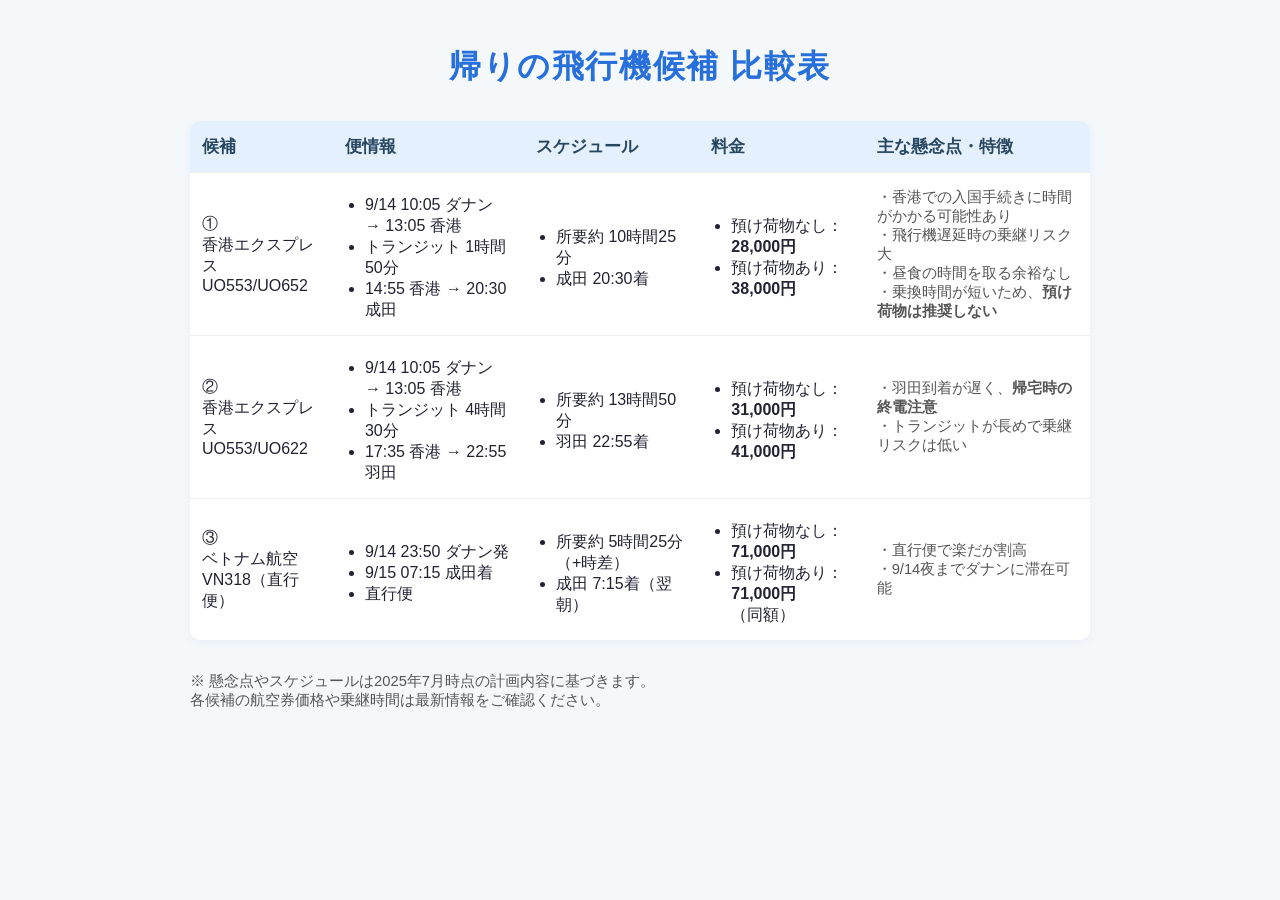
==== Plane.html @ 9cc10228 "Create Plane.html" ====
<!DOCTYPE html>
<html lang="ja">
<head>
  <meta charset="UTF-8">
  <title>帰りの飛行機候補 比較表</title>
  <meta name="viewport" content="width=device-width, initial-scale=1">
  <style>
    body {
      font-family: "Hiragino Kaku Gothic ProN", Meiryo, sans-serif;
      background: #f4f8fb;
      margin: 0;
      padding: 24px;
      color: #223;
    }

    h1 {
      text-align: center;
      letter-spacing: .05em;
      color: #276fda;
      margin-bottom: 32px;
    }

    table {
      width: 100%;
      max-width: 900px;
      margin: 0 auto 32px auto;
      border-collapse: collapse;
      background: #fff;
      box-shadow: 0 2px 10px rgba(27,90,186,.06);
      border-radius: 10px;
      overflow: hidden;
    }

    th, td {
      padding: 14px 12px;
      border-bottom: 1px solid #eee;
      text-align: left;
      font-size: 1rem;
    }

    th {
      background: #e4f0fd;
      color: #274660;
      font-weight: bold;
      font-size: 1.05em;
    }

    tr:last-child td {
      border-bottom: none;
    }

    ul {
      margin: 8px 0 0 20px;
      padding: 0;
    }

    .small {
      color: #555;
      font-size: 0.92em;
    }

    @media (max-width: 700px) {
      table, th, td { font-size: 0.95em; }
      body { padding: 8px; }
      h1 { font-size: 1.2em; }
    }
  </style>
</head>
<body>
  <h1>帰りの飛行機候補 比較表</h1>
  <table>
    <thead>
      <tr>
        <th>候補</th>
        <th>便情報</th>
        <th>スケジュール</th>
        <th>料金</th>
        <th>主な懸念点・特徴</th>
      </tr>
    </thead>
    <tbody>
      <tr>
        <td>①<br>香港エクスプレス<br>UO553/UO652</td>
        <td>
          <ul>
            <li>9/14 10:05 ダナン → 13:05 香港</li>
            <li>トランジット 1時間50分</li>
            <li>14:55 香港 → 20:30 成田</li>
          </ul>
        </td>
        <td>
          <ul>
            <li>所要約 10時間25分</li>
            <li>成田 20:30着</li>
          </ul>
        </td>
        <td>
          <ul>
            <li>預け荷物なし：<b>28,000円</b></li>
            <li>預け荷物あり：<b>38,000円</b></li>
          </ul>
        </td>
        <td>
          <div class="small">
            ・香港での入国手続きに時間がかかる可能性あり<br>
            ・飛行機遅延時の乗継リスク大<br>
            ・昼食の時間を取る余裕なし<br>
            ・乗換時間が短いため、<b>預け荷物は推奨しない</b>
          </div>
        </td>
      </tr>
      <tr>
        <td>②<br>香港エクスプレス<br>UO553/UO622</td>
        <td>
          <ul>
            <li>9/14 10:05 ダナン → 13:05 香港</li>
            <li>トランジット 4時間30分</li>
            <li>17:35 香港 → 22:55 羽田</li>
          </ul>
        </td>
        <td>
          <ul>
            <li>所要約 13時間50分</li>
            <li>羽田 22:55着</li>
          </ul>
        </td>
        <td>
          <ul>
            <li>預け荷物なし：<b>31,000円</b></li>
            <li>預け荷物あり：<b>41,000円</b></li>
          </ul>
        </td>
        <td>
          <div class="small">
            ・羽田到着が遅く、<b>帰宅時の終電注意</b><br>
            ・トランジットが長めで乗継リスクは低い
          </div>
        </td>
      </tr>
      <tr>
        <td>③<br>ベトナム航空<br>VN318（直行便）</td>
        <td>
          <ul>
            <li>9/14 23:50 ダナン発</li>
            <li>9/15 07:15 成田着</li>
            <li>直行便</li>
          </ul>
        </td>
        <td>
          <ul>
            <li>所要約 5時間25分（+時差）</li>
            <li>成田 7:15着（翌朝）</li>
          </ul>
        </td>
        <td>
          <ul>
            <li>預け荷物なし：<b>71,000円</b></li>
            <li>預け荷物あり：<b>71,000円</b><br>（同額）</li>
          </ul>
        </td>
        <td>
          <div class="small">
            ・直行便で楽だが割高<br>
            ・9/14夜までダナンに滞在可能
          </div>
        </td>
      </tr>
    </tbody>
  </table>
  <div class="small" style="max-width:900px;margin:0 auto 32px auto;">
    ※ 懸念点やスケジュールは2025年7月時点の計画内容に基づきます。<br>
    各候補の航空券価格や乗継時間は最新情報をご確認ください。
  </div>
</body>
</html>
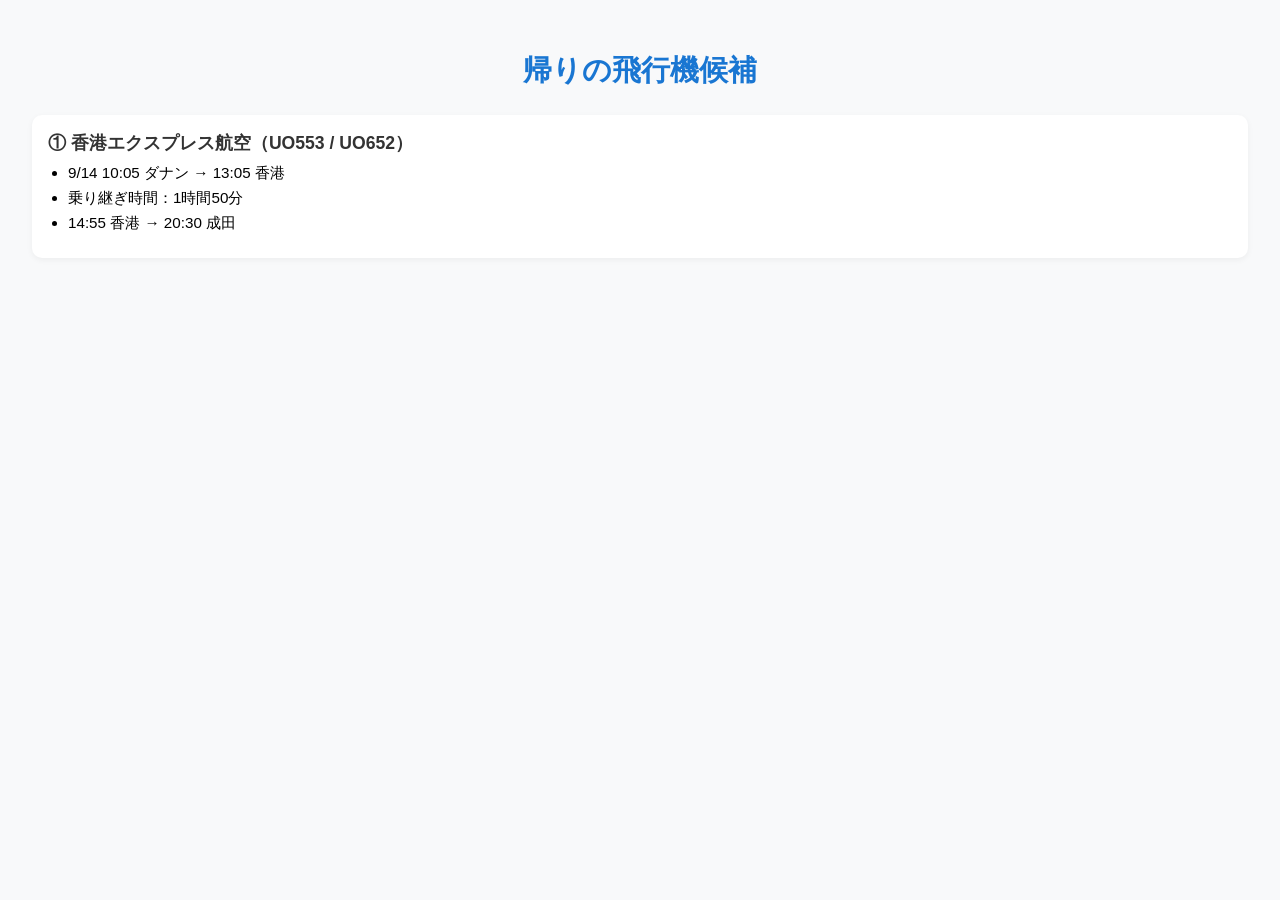
==== commit 42e07a71: "Update Plane.html" ====
--- a/Plane.html
+++ b/Plane.html
@@ -2,174 +2,79 @@
 <html lang="ja">
 <head>
   <meta charset="UTF-8">
-  <title>帰りの飛行機候補 比較表</title>
   <meta name="viewport" content="width=device-width, initial-scale=1">
+  <title>帰りの飛行機候補（スマホ最適化）</title>
   <style>
     body {
       font-family: "Hiragino Kaku Gothic ProN", Meiryo, sans-serif;
-      background: #f4f8fb;
+      background-color: #f8f9fa;
       margin: 0;
-      padding: 24px;
-      color: #223;
+      padding: 16px;
     }
 
     h1 {
       text-align: center;
-      letter-spacing: .05em;
-      color: #276fda;
-      margin-bottom: 32px;
+      color: #1976d2;
+      margin-bottom: 24px;
+      font-size: 1.5em;
     }
 
-    table {
-      width: 100%;
-      max-width: 900px;
-      margin: 0 auto 32px auto;
-      border-collapse: collapse;
-      background: #fff;
-      box-shadow: 0 2px 10px rgba(27,90,186,.06);
+    .flight-card {
+      background-color: #fff;
+      margin-bottom: 24px;
+      padding: 16px;
       border-radius: 10px;
-      overflow: hidden;
+      box-shadow: 0 2px 6px rgba(0,0,0,0.05);
     }
 
-    th, td {
-      padding: 14px 12px;
-      border-bottom: 1px solid #eee;
-      text-align: left;
-      font-size: 1rem;
+    .flight-card h2 {
+      margin: 0 0 8px;
+      font-size: 1.1em;
+      color: #333;
     }
 
-    th {
-      background: #e4f0fd;
-      color: #274660;
-      font-weight: bold;
-      font-size: 1.05em;
+    .flight-card ul {
+      padding-left: 20px;
+      margin: 8px 0;
     }
 
-    tr:last-child td {
-      border-bottom: none;
+    .flight-card li {
+      margin-bottom: 4px;
+      font-size: 0.95em;
     }
 
-    ul {
-      margin: 8px 0 0 20px;
-      padding: 0;
+    .price {
+      font-weight: bold;
+      color: #e53935;
     }
 
-    .small {
+    .note {
       color: #555;
-      font-size: 0.92em;
+      font-size: 0.9em;
+      background: #f1f1f1;
+      padding: 8px;
+      border-radius: 6px;
     }
 
-    @media (max-width: 700px) {
-      table, th, td { font-size: 0.95em; }
-      body { padding: 8px; }
-      h1 { font-size: 1.2em; }
+    @media screen and (min-width: 768px) {
+      body {
+        padding: 32px;
+      }
+      h1 {
+        font-size: 1.8em;
+      }
     }
   </style>
 </head>
 <body>
-  <h1>帰りの飛行機候補 比較表</h1>
-  <table>
-    <thead>
-      <tr>
-        <th>候補</th>
-        <th>便情報</th>
-        <th>スケジュール</th>
-        <th>料金</th>
-        <th>主な懸念点・特徴</th>
-      </tr>
-    </thead>
-    <tbody>
-      <tr>
-        <td>①<br>香港エクスプレス<br>UO553/UO652</td>
-        <td>
-          <ul>
-            <li>9/14 10:05 ダナン → 13:05 香港</li>
-            <li>トランジット 1時間50分</li>
-            <li>14:55 香港 → 20:30 成田</li>
-          </ul>
-        </td>
-        <td>
-          <ul>
-            <li>所要約 10時間25分</li>
-            <li>成田 20:30着</li>
-          </ul>
-        </td>
-        <td>
-          <ul>
-            <li>預け荷物なし：<b>28,000円</b></li>
-            <li>預け荷物あり：<b>38,000円</b></li>
-          </ul>
-        </td>
-        <td>
-          <div class="small">
-            ・香港での入国手続きに時間がかかる可能性あり<br>
-            ・飛行機遅延時の乗継リスク大<br>
-            ・昼食の時間を取る余裕なし<br>
-            ・乗換時間が短いため、<b>預け荷物は推奨しない</b>
-          </div>
-        </td>
-      </tr>
-      <tr>
-        <td>②<br>香港エクスプレス<br>UO553/UO622</td>
-        <td>
-          <ul>
-            <li>9/14 10:05 ダナン → 13:05 香港</li>
-            <li>トランジット 4時間30分</li>
-            <li>17:35 香港 → 22:55 羽田</li>
-          </ul>
-        </td>
-        <td>
-          <ul>
-            <li>所要約 13時間50分</li>
-            <li>羽田 22:55着</li>
-          </ul>
-        </td>
-        <td>
-          <ul>
-            <li>預け荷物なし：<b>31,000円</b></li>
-            <li>預け荷物あり：<b>41,000円</b></li>
-          </ul>
-        </td>
-        <td>
-          <div class="small">
-            ・羽田到着が遅く、<b>帰宅時の終電注意</b><br>
-            ・トランジットが長めで乗継リスクは低い
-          </div>
-        </td>
-      </tr>
-      <tr>
-        <td>③<br>ベトナム航空<br>VN318（直行便）</td>
-        <td>
-          <ul>
-            <li>9/14 23:50 ダナン発</li>
-            <li>9/15 07:15 成田着</li>
-            <li>直行便</li>
-          </ul>
-        </td>
-        <td>
-          <ul>
-            <li>所要約 5時間25分（+時差）</li>
-            <li>成田 7:15着（翌朝）</li>
-          </ul>
-        </td>
-        <td>
-          <ul>
-            <li>預け荷物なし：<b>71,000円</b></li>
-            <li>預け荷物あり：<b>71,000円</b><br>（同額）</li>
-          </ul>
-        </td>
-        <td>
-          <div class="small">
-            ・直行便で楽だが割高<br>
-            ・9/14夜までダナンに滞在可能
-          </div>
-        </td>
-      </tr>
-    </tbody>
-  </table>
-  <div class="small" style="max-width:900px;margin:0 auto 32px auto;">
-    ※ 懸念点やスケジュールは2025年7月時点の計画内容に基づきます。<br>
-    各候補の航空券価格や乗継時間は最新情報をご確認ください。
-  </div>
-</body>
-</html>
+
+<h1>帰りの飛行機候補</h1>
+
+<div class="flight-card">
+  <h2>① 香港エクスプレス航空（UO553 / UO652）</h2>
+  <ul>
+    <li>9/14 10:05 ダナン → 13:05 香港</li>
+    <li>乗り継ぎ時間：1時間50分</li>
+    <li>14:55 香港 → 20:30 成田</li>
+  </ul>
+  <ul>
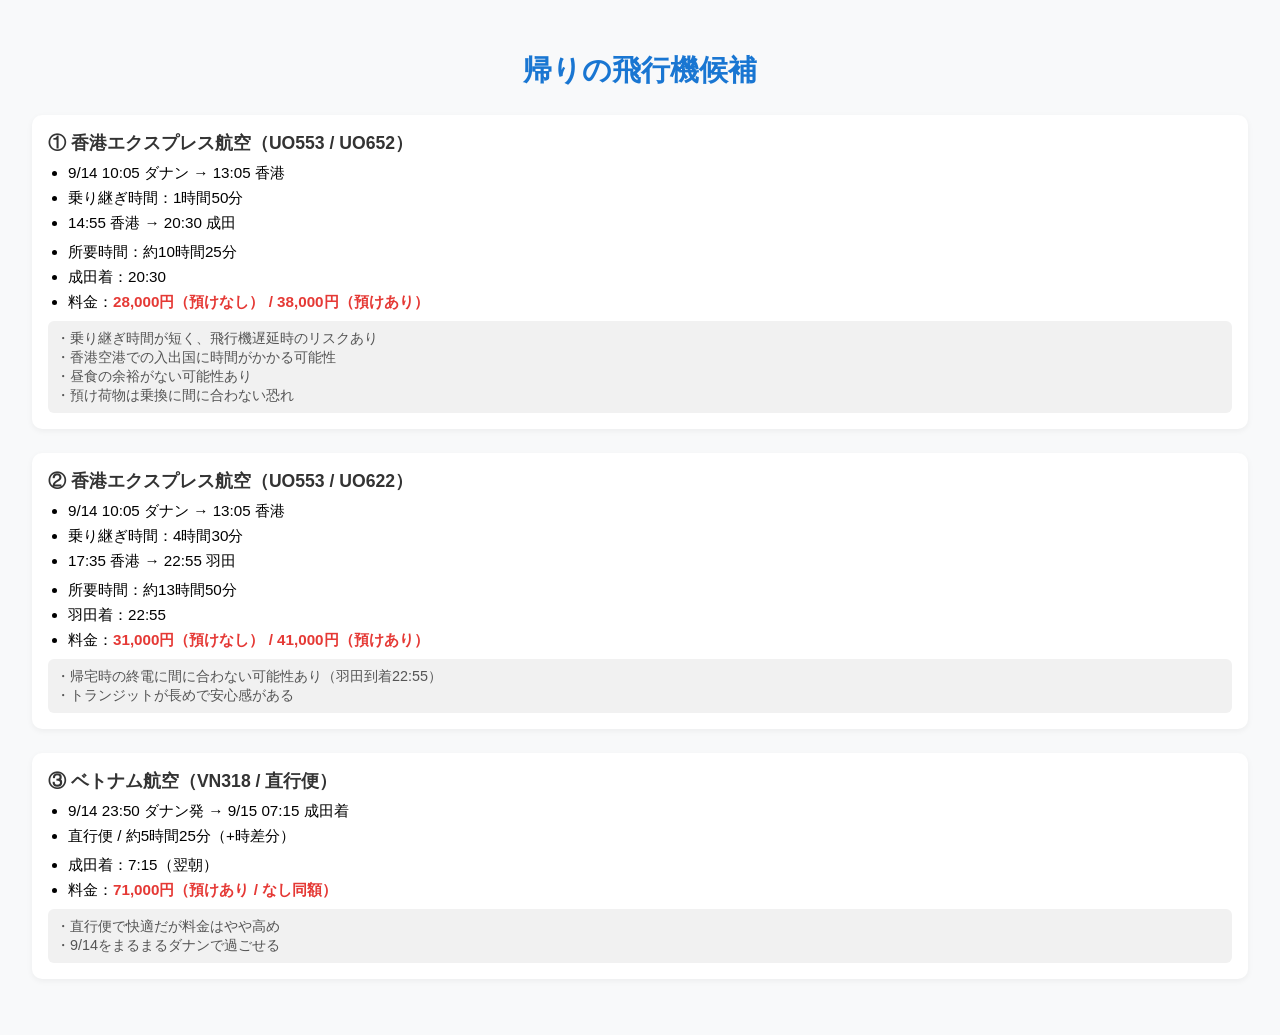
==== commit 9b7e66fe: "Update Plane.html" ====
--- a/Plane.html
+++ b/Plane.html
@@ -78,3 +78,51 @@
     <li>14:55 香港 → 20:30 成田</li>
   </ul>
   <ul>
+    <li>所要時間：約10時間25分</li>
+    <li>成田着：20:30</li>
+    <li>料金：<span class="price">28,000円（預けなし） / 38,000円（預けあり）</span></li>
+  </ul>
+  <div class="note">
+    ・乗り継ぎ時間が短く、飛行機遅延時のリスクあり<br>
+    ・香港空港での入出国に時間がかかる可能性<br>
+    ・昼食の余裕がない可能性あり<br>
+    ・預け荷物は乗換に間に合わない恐れ
+  </div>
+</div>
+
+<div class="flight-card">
+  <h2>② 香港エクスプレス航空（UO553 / UO622）</h2>
+  <ul>
+    <li>9/14 10:05 ダナン → 13:05 香港</li>
+    <li>乗り継ぎ時間：4時間30分</li>
+    <li>17:35 香港 → 22:55 羽田</li>
+  </ul>
+  <ul>
+    <li>所要時間：約13時間50分</li>
+    <li>羽田着：22:55</li>
+    <li>料金：<span class="price">31,000円（預けなし） / 41,000円（預けあり）</span></li>
+  </ul>
+  <div class="note">
+    ・帰宅時の終電に間に合わない可能性あり（羽田到着22:55）<br>
+    ・トランジットが長めで安心感がある
+  </div>
+</div>
+
+<div class="flight-card">
+  <h2>③ ベトナム航空（VN318 / 直行便）</h2>
+  <ul>
+    <li>9/14 23:50 ダナン発 → 9/15 07:15 成田着</li>
+    <li>直行便 / 約5時間25分（+時差分）</li>
+  </ul>
+  <ul>
+    <li>成田着：7:15（翌朝）</li>
+    <li>料金：<span class="price">71,000円（預けあり / なし同額）</span></li>
+  </ul>
+  <div class="note">
+    ・直行便で快適だが料金はやや高め<br>
+    ・9/14をまるまるダナンで過ごせる
+  </div>
+</div>
+
+</body>
+</html>
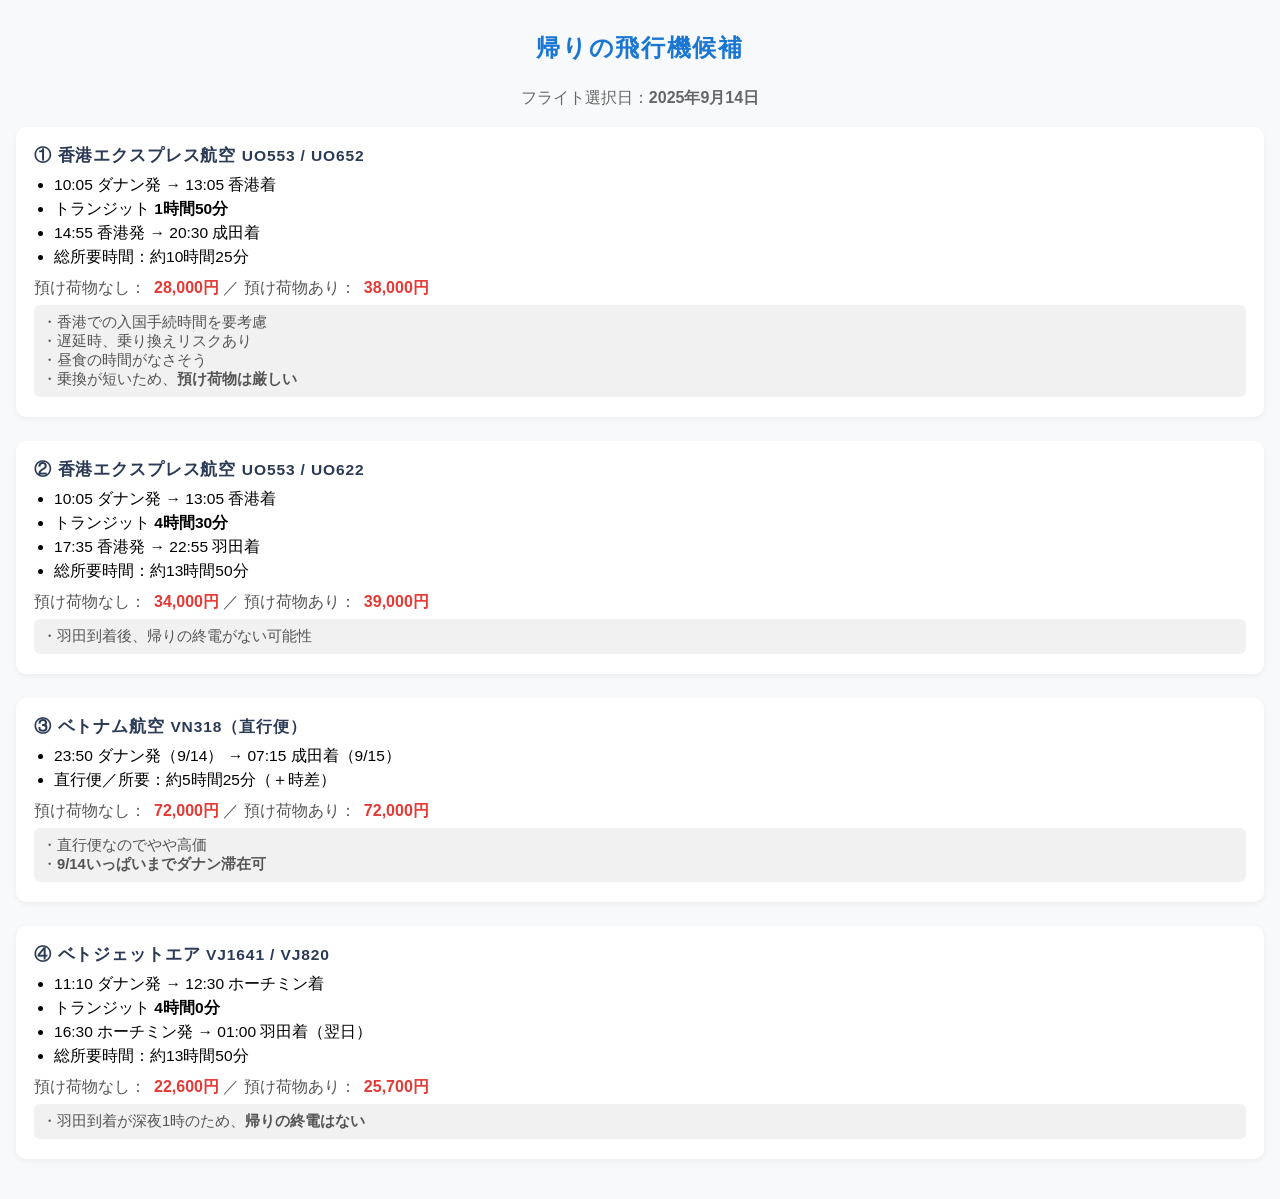
==== commit ca36b69e: "Update Plane.html" ====
--- a/Plane.html
+++ b/Plane.html
@@ -3,7 +3,7 @@
 <head>
   <meta charset="UTF-8">
   <meta name="viewport" content="width=device-width, initial-scale=1">
-  <title>帰りの飛行機候補（スマホ最適化）</title>
+  <title>帰りの飛行機候補（2025年9月14日版）</title>
   <style>
     body {
       font-family: "Hiragino Kaku Gothic ProN", Meiryo, sans-serif;
@@ -11,116 +11,153 @@
       margin: 0;
       padding: 16px;
     }
-
     h1 {
       text-align: center;
       color: #1976d2;
       margin-bottom: 24px;
       font-size: 1.5em;
+      letter-spacing: 0.07em;
     }
-
+    .date-label {
+      text-align: center;
+      color: #666;
+      font-size: 1em;
+      margin-bottom: 18px;
+    }
     .flight-card {
       background-color: #fff;
       margin-bottom: 24px;
-      padding: 16px;
+      padding: 16px 18px;
       border-radius: 10px;
       box-shadow: 0 2px 6px rgba(0,0,0,0.05);
     }
-
     .flight-card h2 {
       margin: 0 0 8px;
-      font-size: 1.1em;
-      color: #333;
+      font-size: 1.08em;
+      color: #2b3a55;
+      letter-spacing: 0.05em;
     }
-
-    .flight-card ul {
+    .flight-section {
+      margin-bottom: 4px;
+      font-size: 1em;
+    }
+    .times, .prices, .note {
+      margin: 4px 0;
+    }
+    .flight-list {
       padding-left: 20px;
-      margin: 8px 0;
+      margin: 0 0 10px 0;
     }
-
-    .flight-card li {
-      margin-bottom: 4px;
-      font-size: 0.95em;
+    .flight-list li {
+      margin-bottom: 3px;
+      font-size: 0.97em;
     }
-
+    .prices {
+      font-size: 1em;
+      margin: 10px 0 6px 0;
+    }
+    .price-label {
+      color: #555;
+    }
     .price {
       font-weight: bold;
       color: #e53935;
+      margin-left: 8px;
     }
-
     .note {
       color: #555;
-      font-size: 0.9em;
+      font-size: 0.92em;
       background: #f1f1f1;
       padding: 8px;
       border-radius: 6px;
     }
-
-    @media screen and (min-width: 768px) {
-      body {
-        padding: 32px;
-      }
-      h1 {
-        font-size: 1.8em;
-      }
+    @media screen and (max-width: 700px) {
+      h1 { font-size: 1.15em; }
+      .flight-card { padding: 13px 8px; }
+      .date-label { font-size: 0.95em; }
     }
   </style>
 </head>
 <body>
 
 <h1>帰りの飛行機候補</h1>
+<div class="date-label">フライト選択日：<strong>2025年9月14日</strong></div>
 
 <div class="flight-card">
-  <h2>① 香港エクスプレス航空（UO553 / UO652）</h2>
-  <ul>
-    <li>9/14 10:05 ダナン → 13:05 香港</li>
-    <li>乗り継ぎ時間：1時間50分</li>
-    <li>14:55 香港 → 20:30 成田</li>
-  </ul>
-  <ul>
-    <li>所要時間：約10時間25分</li>
-    <li>成田着：20:30</li>
-    <li>料金：<span class="price">28,000円（預けなし） / 38,000円（預けあり）</span></li>
-  </ul>
+  <h2>① 香港エクスプレス航空 <span style="font-size:90%;">UO553 / UO652</span></h2>
+  <div class="flight-section">
+    <ul class="flight-list">
+      <li>10:05 ダナン発 → 13:05 香港着</li>
+      <li>トランジット <strong>1時間50分</strong></li>
+      <li>14:55 香港発 → 20:30 成田着</li>
+      <li>総所要時間：約10時間25分</li>
+    </ul>
+  </div>
+  <div class="prices">
+    <span class="price-label">預け荷物なし：</span><span class="price">28,000円</span>
+    <span class="price-label">／ 預け荷物あり：</span><span class="price">38,000円</span>
+  </div>
   <div class="note">
-    ・乗り継ぎ時間が短く、飛行機遅延時のリスクあり<br>
-    ・香港空港での入出国に時間がかかる可能性<br>
-    ・昼食の余裕がない可能性あり<br>
-    ・預け荷物は乗換に間に合わない恐れ
+    ・香港での入国手続時間を要考慮<br>
+    ・遅延時、乗り換えリスクあり<br>
+    ・昼食の時間がなさそう<br>
+    ・乗換が短いため、<b>預け荷物は厳しい</b>
   </div>
 </div>
 
 <div class="flight-card">
-  <h2>② 香港エクスプレス航空（UO553 / UO622）</h2>
-  <ul>
-    <li>9/14 10:05 ダナン → 13:05 香港</li>
-    <li>乗り継ぎ時間：4時間30分</li>
-    <li>17:35 香港 → 22:55 羽田</li>
-  </ul>
-  <ul>
-    <li>所要時間：約13時間50分</li>
-    <li>羽田着：22:55</li>
-    <li>料金：<span class="price">31,000円（預けなし） / 41,000円（預けあり）</span></li>
-  </ul>
+  <h2>② 香港エクスプレス航空 <span style="font-size:90%;">UO553 / UO622</span></h2>
+  <div class="flight-section">
+    <ul class="flight-list">
+      <li>10:05 ダナン発 → 13:05 香港着</li>
+      <li>トランジット <strong>4時間30分</strong></li>
+      <li>17:35 香港発 → 22:55 羽田着</li>
+      <li>総所要時間：約13時間50分</li>
+    </ul>
+  </div>
+  <div class="prices">
+    <span class="price-label">預け荷物なし：</span><span class="price">34,000円</span>
+    <span class="price-label">／ 預け荷物あり：</span><span class="price">39,000円</span>
+  </div>
   <div class="note">
-    ・帰宅時の終電に間に合わない可能性あり（羽田到着22:55）<br>
-    ・トランジットが長めで安心感がある
+    ・羽田到着後、帰りの終電がない可能性
   </div>
 </div>
 
 <div class="flight-card">
-  <h2>③ ベトナム航空（VN318 / 直行便）</h2>
-  <ul>
-    <li>9/14 23:50 ダナン発 → 9/15 07:15 成田着</li>
-    <li>直行便 / 約5時間25分（+時差分）</li>
-  </ul>
-  <ul>
-    <li>成田着：7:15（翌朝）</li>
-    <li>料金：<span class="price">71,000円（預けあり / なし同額）</span></li>
-  </ul>
+  <h2>③ ベトナム航空 <span style="font-size:90%;">VN318（直行便）</span></h2>
+  <div class="flight-section">
+    <ul class="flight-list">
+      <li>23:50 ダナン発（9/14） → 07:15 成田着（9/15）</li>
+      <li>直行便／所要：約5時間25分（＋時差）</li>
+    </ul>
+  </div>
+  <div class="prices">
+    <span class="price-label">預け荷物なし：</span><span class="price">72,000円</span>
+    <span class="price-label">／ 預け荷物あり：</span><span class="price">72,000円</span>
+  </div>
   <div class="note">
-    ・直行便で快適だが料金はやや高め<br>
-    ・9/14をまるまるダナンで過ごせる
+    ・直行便なのでやや高価<br>
+    ・<b>9/14いっぱいまでダナン滞在可</b>
+  </div>
+</div>
+
+<div class="flight-card">
+  <h2>④ ベトジェットエア <span style="font-size:90%;">VJ1641 / VJ820</span></h2>
+  <div class="flight-section">
+    <ul class="flight-list">
+      <li>11:10 ダナン発 → 12:30 ホーチミン着</li>
+      <li>トランジット <strong>4時間0分</strong></li>
+      <li>16:30 ホーチミン発 → 01:00 羽田着（翌日）</li>
+      <li>総所要時間：約13時間50分</li>
+    </ul>
+  </div>
+  <div class="prices">
+    <span class="price-label">預け荷物なし：</span><span class="price">22,600円</span>
+    <span class="price-label">／ 預け荷物あり：</span><span class="price">25,700円</span>
+  </div>
+  <div class="note">
+    ・羽田到着が深夜1時のため、<b>帰りの終電はない</b>
   </div>
 </div>
 
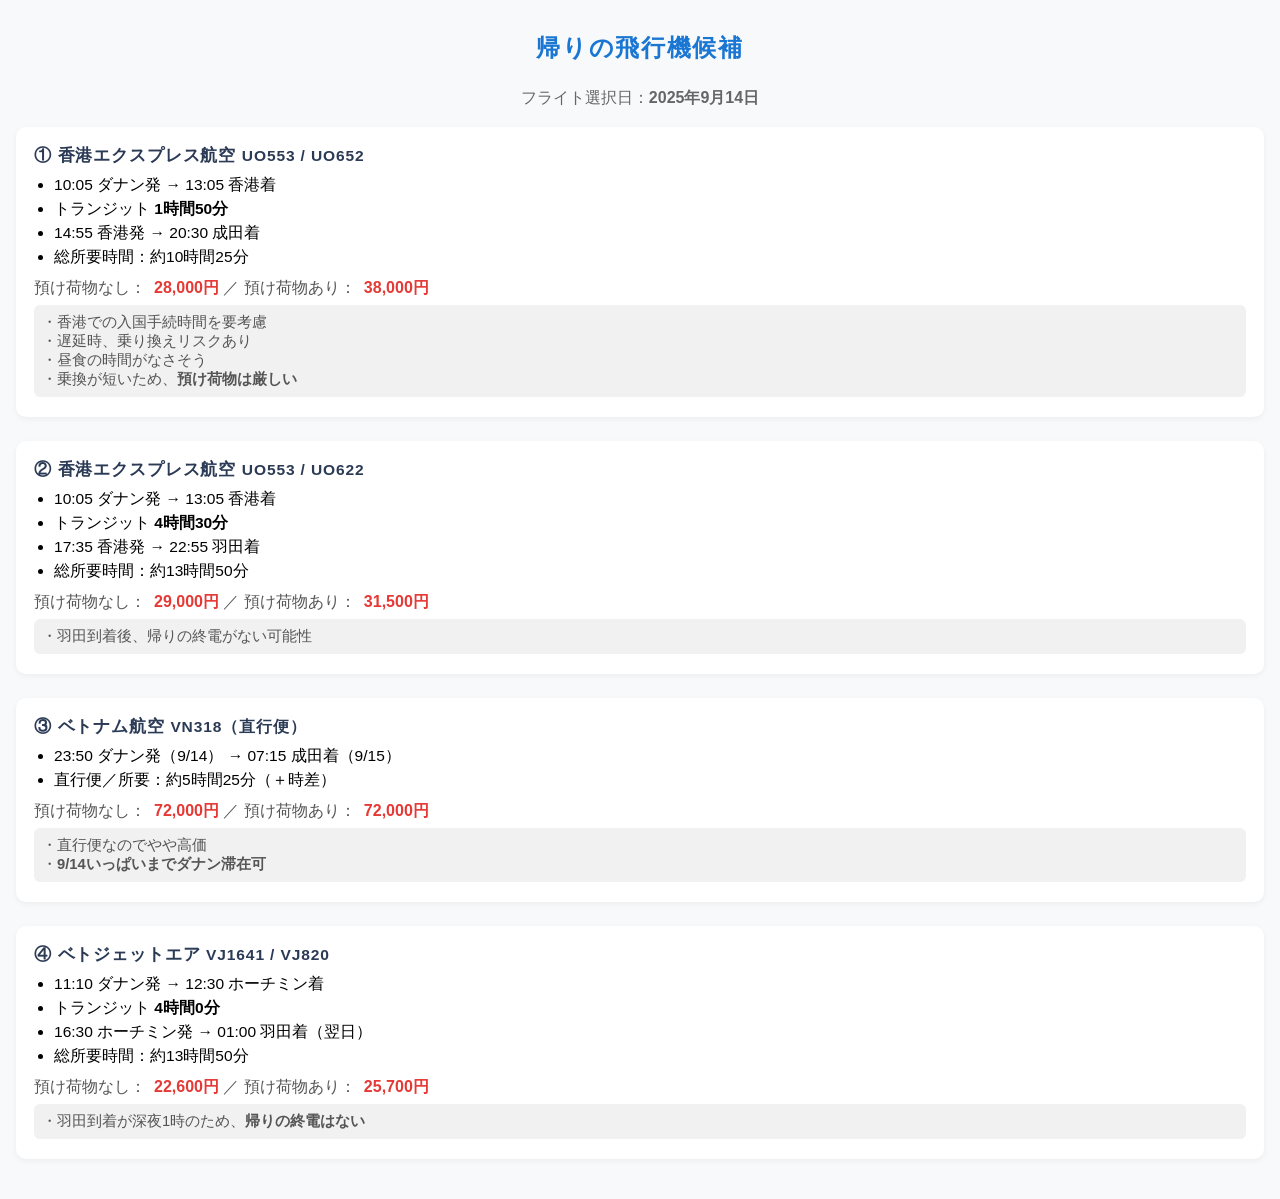
==== commit 55fbd00d: "Update Plane.html" ====
--- a/Plane.html
+++ b/Plane.html
@@ -116,8 +116,8 @@
     </ul>
   </div>
   <div class="prices">
-    <span class="price-label">預け荷物なし：</span><span class="price">34,000円</span>
-    <span class="price-label">／ 預け荷物あり：</span><span class="price">39,000円</span>
+    <span class="price-label">預け荷物なし：</span><span class="price">29,000円</span>
+    <span class="price-label">／ 預け荷物あり：</span><span class="price">31,500円</span>
   </div>
   <div class="note">
     ・羽田到着後、帰りの終電がない可能性
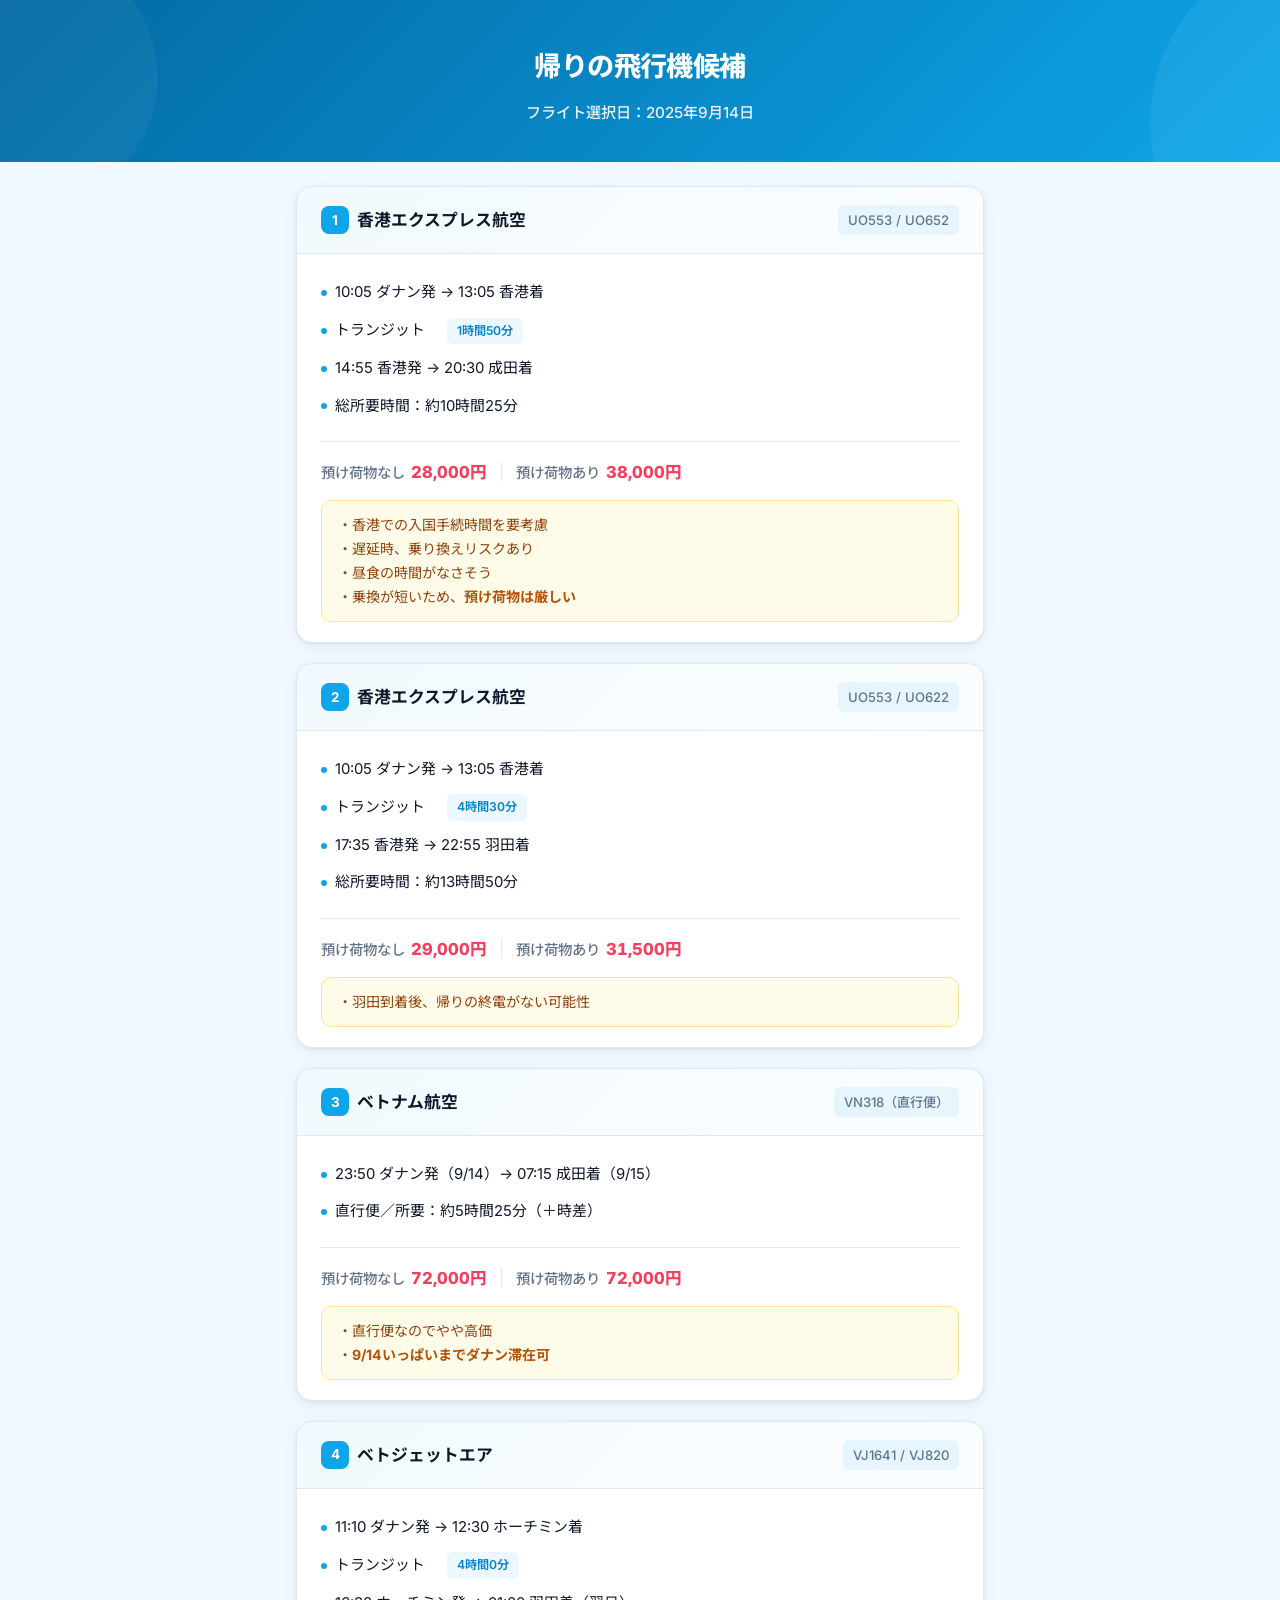
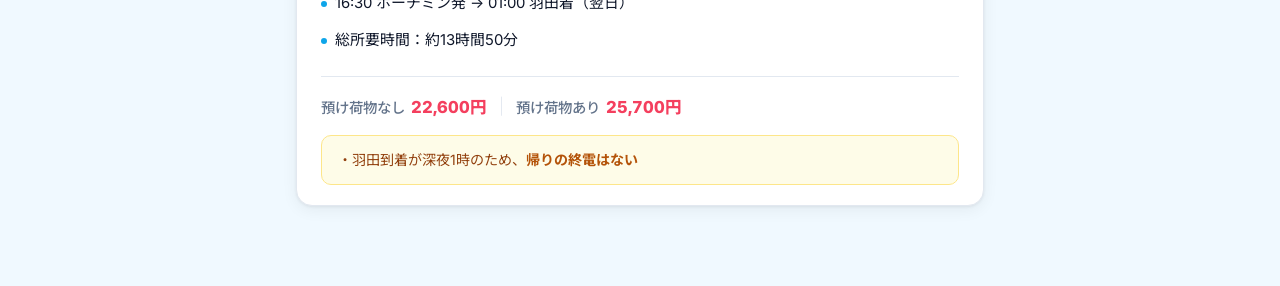
==== commit 0bb89abb: "全ページをモダンデザインにリニューアル - Google Fonts (Inter + Noto Sans JP) を導入し洗練されたタイポグラフィに - グラデーションヒーローセクション、カード型レ" ====
--- a/Plane.html
+++ b/Plane.html
@@ -4,161 +4,374 @@
   <meta charset="UTF-8">
   <meta name="viewport" content="width=device-width, initial-scale=1">
   <title>帰りの飛行機候補（2025年9月14日版）</title>
+  <link rel="preconnect" href="https://fonts.googleapis.com">
+  <link rel="preconnect" href="https://fonts.gstatic.com" crossorigin>
+  <link href="https://fonts.googleapis.com/css2?family=Inter:wght@400;500;600;700;800&family=Noto+Sans+JP:wght@400;500;600;700;800&display=swap" rel="stylesheet">
   <style>
+    :root {
+      --primary: #0ea5e9;
+      --primary-dark: #0284c7;
+      --accent: #f43f5e;
+      --bg: #f0f9ff;
+      --card-bg: #ffffff;
+      --text: #0f172a;
+      --text-muted: #64748b;
+      --border: #e2e8f0;
+      --gradient-start: #0369a1;
+      --gradient-end: #0ea5e9;
+      --shadow: 0 1px 3px rgba(0,0,0,0.06), 0 4px 16px rgba(0,0,0,0.06);
+      --shadow-hover: 0 4px 24px rgba(14,165,233,0.14);
+      --radius: 16px;
+    }
+
+    * { margin: 0; padding: 0; box-sizing: border-box; }
+
     body {
-      font-family: "Hiragino Kaku Gothic ProN", Meiryo, sans-serif;
-      background-color: #f8f9fa;
-      margin: 0;
-      padding: 16px;
-    }
-    h1 {
+      font-family: "Inter", "Noto Sans JP", sans-serif;
+      background: var(--bg);
+      color: var(--text);
+      line-height: 1.7;
+      min-height: 100vh;
+    }
+
+    .hero {
+      background: linear-gradient(135deg, var(--gradient-start) 0%, var(--gradient-end) 100%);
+      padding: 44px 20px 36px;
       text-align: center;
-      color: #1976d2;
-      margin-bottom: 24px;
-      font-size: 1.5em;
-      letter-spacing: 0.07em;
-    }
-    .date-label {
-      text-align: center;
-      color: #666;
-      font-size: 1em;
-      margin-bottom: 18px;
-    }
+      color: #fff;
+      position: relative;
+      overflow: hidden;
+    }
+
+    .hero::before {
+      content: '';
+      position: absolute;
+      top: -35%;
+      right: -18%;
+      width: 360px;
+      height: 360px;
+      background: rgba(255,255,255,0.06);
+      border-radius: 50%;
+    }
+
+    .hero::after {
+      content: '';
+      position: absolute;
+      bottom: -28%;
+      left: -8%;
+      width: 260px;
+      height: 260px;
+      background: rgba(255,255,255,0.04);
+      border-radius: 50%;
+    }
+
+    .hero h1 {
+      font-size: 1.7em;
+      font-weight: 800;
+      letter-spacing: -0.02em;
+      position: relative;
+      z-index: 1;
+    }
+
+    .hero .date-label {
+      position: relative;
+      z-index: 1;
+      margin-top: 10px;
+      font-size: 0.95em;
+      font-weight: 500;
+      opacity: 0.9;
+    }
+
+    .container {
+      max-width: 720px;
+      margin: 0 auto;
+      padding: 24px 16px 60px;
+    }
+
     .flight-card {
-      background-color: #fff;
-      margin-bottom: 24px;
-      padding: 16px 18px;
+      background: var(--card-bg);
+      border-radius: var(--radius);
+      box-shadow: var(--shadow);
+      padding: 0;
+      margin-bottom: 20px;
+      transition: box-shadow 0.25s ease, transform 0.25s ease;
+      border: 1px solid var(--border);
+      overflow: hidden;
+    }
+
+    .flight-card:hover {
+      box-shadow: var(--shadow-hover);
+      transform: translateY(-2px);
+    }
+
+    .card-header {
+      display: flex;
+      align-items: center;
+      justify-content: space-between;
+      padding: 18px 24px;
+      background: linear-gradient(135deg, rgba(14,165,233,0.06) 0%, rgba(14,165,233,0.02) 100%);
+      border-bottom: 1px solid var(--border);
+    }
+
+    .card-header h2 {
+      font-size: 1.05em;
+      font-weight: 700;
+      color: var(--text);
+      display: flex;
+      align-items: center;
+      gap: 8px;
+    }
+
+    .card-number {
+      display: inline-flex;
+      align-items: center;
+      justify-content: center;
+      width: 28px;
+      height: 28px;
+      background: var(--primary);
+      color: #fff;
+      font-size: 0.8em;
+      font-weight: 700;
+      border-radius: 8px;
+      flex-shrink: 0;
+    }
+
+    .flight-code {
+      font-size: 0.82em;
+      font-weight: 500;
+      color: var(--text-muted);
+      background: rgba(14,165,233,0.08);
+      padding: 4px 10px;
+      border-radius: 6px;
+    }
+
+    .card-body {
+      padding: 20px 24px;
+    }
+
+    .route-list {
+      list-style: none;
+      margin-bottom: 16px;
+    }
+
+    .route-list li {
+      display: flex;
+      align-items: center;
+      gap: 8px;
+      padding: 6px 0;
+      font-size: 0.93em;
+      color: var(--text);
+    }
+
+    .route-list li::before {
+      content: '';
+      width: 6px;
+      height: 6px;
+      border-radius: 50%;
+      background: var(--primary);
+      flex-shrink: 0;
+    }
+
+    .route-list li strong {
+      color: var(--primary-dark);
+    }
+
+    .transit-badge {
+      display: inline-block;
+      font-size: 0.82em;
+      font-weight: 600;
+      color: var(--primary-dark);
+      background: rgba(14,165,233,0.08);
+      padding: 3px 10px;
+      border-radius: 6px;
+      margin-left: 14px;
+    }
+
+    .price-row {
+      display: flex;
+      flex-wrap: wrap;
+      gap: 12px;
+      margin-top: 16px;
+      padding-top: 16px;
+      border-top: 1px solid var(--border);
+    }
+
+    .price-item {
+      display: flex;
+      align-items: baseline;
+      gap: 6px;
+      font-size: 0.9em;
+    }
+
+    .price-label {
+      color: var(--text-muted);
+      font-weight: 500;
+    }
+
+    .price-value {
+      font-weight: 800;
+      font-size: 1.15em;
+      color: var(--accent);
+      font-variant-numeric: tabular-nums;
+    }
+
+    .price-divider {
+      color: var(--border);
+      font-weight: 300;
+    }
+
+    .note-box {
+      margin-top: 14px;
+      padding: 12px 16px;
+      background: #fefce8;
+      border: 1px solid #fde68a;
       border-radius: 10px;
-      box-shadow: 0 2px 6px rgba(0,0,0,0.05);
-    }
-    .flight-card h2 {
-      margin: 0 0 8px;
-      font-size: 1.08em;
-      color: #2b3a55;
-      letter-spacing: 0.05em;
-    }
-    .flight-section {
-      margin-bottom: 4px;
-      font-size: 1em;
-    }
-    .times, .prices, .note {
-      margin: 4px 0;
-    }
-    .flight-list {
-      padding-left: 20px;
-      margin: 0 0 10px 0;
-    }
-    .flight-list li {
-      margin-bottom: 3px;
-      font-size: 0.97em;
-    }
-    .prices {
-      font-size: 1em;
-      margin: 10px 0 6px 0;
-    }
-    .price-label {
-      color: #555;
-    }
-    .price {
-      font-weight: bold;
-      color: #e53935;
-      margin-left: 8px;
-    }
-    .note {
-      color: #555;
-      font-size: 0.92em;
-      background: #f1f1f1;
-      padding: 8px;
-      border-radius: 6px;
-    }
-    @media screen and (max-width: 700px) {
-      h1 { font-size: 1.15em; }
-      .flight-card { padding: 13px 8px; }
-      .date-label { font-size: 0.95em; }
+      font-size: 0.88em;
+      color: #92400e;
+      line-height: 1.7;
+    }
+
+    .note-box b {
+      color: #b45309;
+    }
+
+    @media screen and (max-width: 600px) {
+      .hero { padding: 36px 16px 28px; }
+      .hero h1 { font-size: 1.3em; }
+      .container { padding: 16px 12px 40px; }
+      .card-header { flex-direction: column; align-items: flex-start; gap: 8px; padding: 16px 16px; }
+      .card-body { padding: 16px; }
+      .price-row { flex-direction: column; gap: 6px; }
     }
   </style>
 </head>
 <body>
 
-<h1>帰りの飛行機候補</h1>
-<div class="date-label">フライト選択日：<strong>2025年9月14日</strong></div>
-
-<div class="flight-card">
-  <h2>① 香港エクスプレス航空 <span style="font-size:90%;">UO553 / UO652</span></h2>
-  <div class="flight-section">
-    <ul class="flight-list">
-      <li>10:05 ダナン発 → 13:05 香港着</li>
-      <li>トランジット <strong>1時間50分</strong></li>
-      <li>14:55 香港発 → 20:30 成田着</li>
-      <li>総所要時間：約10時間25分</li>
-    </ul>
+<div class="hero">
+  <h1>帰りの飛行機候補</h1>
+  <div class="date-label">フライト選択日：2025年9月14日</div>
+</div>
+
+<div class="container">
+
+  <div class="flight-card">
+    <div class="card-header">
+      <h2><span class="card-number">1</span>香港エクスプレス航空</h2>
+      <span class="flight-code">UO553 / UO652</span>
+    </div>
+    <div class="card-body">
+      <ul class="route-list">
+        <li>10:05 ダナン発 → 13:05 香港着</li>
+        <li>トランジット <span class="transit-badge">1時間50分</span></li>
+        <li>14:55 香港発 → 20:30 成田着</li>
+        <li>総所要時間：約10時間25分</li>
+      </ul>
+      <div class="price-row">
+        <div class="price-item">
+          <span class="price-label">預け荷物なし</span>
+          <span class="price-value">28,000円</span>
+        </div>
+        <span class="price-divider">|</span>
+        <div class="price-item">
+          <span class="price-label">預け荷物あり</span>
+          <span class="price-value">38,000円</span>
+        </div>
+      </div>
+      <div class="note-box">
+        ・香港での入国手続時間を要考慮<br>
+        ・遅延時、乗り換えリスクあり<br>
+        ・昼食の時間がなさそう<br>
+        ・乗換が短いため、<b>預け荷物は厳しい</b>
+      </div>
+    </div>
   </div>
-  <div class="prices">
-    <span class="price-label">預け荷物なし：</span><span class="price">28,000円</span>
-    <span class="price-label">／ 預け荷物あり：</span><span class="price">38,000円</span>
+
+  <div class="flight-card">
+    <div class="card-header">
+      <h2><span class="card-number">2</span>香港エクスプレス航空</h2>
+      <span class="flight-code">UO553 / UO622</span>
+    </div>
+    <div class="card-body">
+      <ul class="route-list">
+        <li>10:05 ダナン発 → 13:05 香港着</li>
+        <li>トランジット <span class="transit-badge">4時間30分</span></li>
+        <li>17:35 香港発 → 22:55 羽田着</li>
+        <li>総所要時間：約13時間50分</li>
+      </ul>
+      <div class="price-row">
+        <div class="price-item">
+          <span class="price-label">預け荷物なし</span>
+          <span class="price-value">29,000円</span>
+        </div>
+        <span class="price-divider">|</span>
+        <div class="price-item">
+          <span class="price-label">預け荷物あり</span>
+          <span class="price-value">31,500円</span>
+        </div>
+      </div>
+      <div class="note-box">
+        ・羽田到着後、帰りの終電がない可能性
+      </div>
+    </div>
   </div>
-  <div class="note">
-    ・香港での入国手続時間を要考慮<br>
-    ・遅延時、乗り換えリスクあり<br>
-    ・昼食の時間がなさそう<br>
-    ・乗換が短いため、<b>預け荷物は厳しい</b>
+
+  <div class="flight-card">
+    <div class="card-header">
+      <h2><span class="card-number">3</span>ベトナム航空</h2>
+      <span class="flight-code">VN318（直行便）</span>
+    </div>
+    <div class="card-body">
+      <ul class="route-list">
+        <li>23:50 ダナン発（9/14）→ 07:15 成田着（9/15）</li>
+        <li>直行便／所要：約5時間25分（＋時差）</li>
+      </ul>
+      <div class="price-row">
+        <div class="price-item">
+          <span class="price-label">預け荷物なし</span>
+          <span class="price-value">72,000円</span>
+        </div>
+        <span class="price-divider">|</span>
+        <div class="price-item">
+          <span class="price-label">預け荷物あり</span>
+          <span class="price-value">72,000円</span>
+        </div>
+      </div>
+      <div class="note-box">
+        ・直行便なのでやや高価<br>
+        ・<b>9/14いっぱいまでダナン滞在可</b>
+      </div>
+    </div>
   </div>
-</div>
-
-<div class="flight-card">
-  <h2>② 香港エクスプレス航空 <span style="font-size:90%;">UO553 / UO622</span></h2>
-  <div class="flight-section">
-    <ul class="flight-list">
-      <li>10:05 ダナン発 → 13:05 香港着</li>
-      <li>トランジット <strong>4時間30分</strong></li>
-      <li>17:35 香港発 → 22:55 羽田着</li>
-      <li>総所要時間：約13時間50分</li>
-    </ul>
+
+  <div class="flight-card">
+    <div class="card-header">
+      <h2><span class="card-number">4</span>ベトジェットエア</h2>
+      <span class="flight-code">VJ1641 / VJ820</span>
+    </div>
+    <div class="card-body">
+      <ul class="route-list">
+        <li>11:10 ダナン発 → 12:30 ホーチミン着</li>
+        <li>トランジット <span class="transit-badge">4時間0分</span></li>
+        <li>16:30 ホーチミン発 → 01:00 羽田着（翌日）</li>
+        <li>総所要時間：約13時間50分</li>
+      </ul>
+      <div class="price-row">
+        <div class="price-item">
+          <span class="price-label">預け荷物なし</span>
+          <span class="price-value">22,600円</span>
+        </div>
+        <span class="price-divider">|</span>
+        <div class="price-item">
+          <span class="price-label">預け荷物あり</span>
+          <span class="price-value">25,700円</span>
+        </div>
+      </div>
+      <div class="note-box">
+        ・羽田到着が深夜1時のため、<b>帰りの終電はない</b>
+      </div>
+    </div>
   </div>
-  <div class="prices">
-    <span class="price-label">預け荷物なし：</span><span class="price">29,000円</span>
-    <span class="price-label">／ 預け荷物あり：</span><span class="price">31,500円</span>
-  </div>
-  <div class="note">
-    ・羽田到着後、帰りの終電がない可能性
-  </div>
-</div>
-
-<div class="flight-card">
-  <h2>③ ベトナム航空 <span style="font-size:90%;">VN318（直行便）</span></h2>
-  <div class="flight-section">
-    <ul class="flight-list">
-      <li>23:50 ダナン発（9/14） → 07:15 成田着（9/15）</li>
-      <li>直行便／所要：約5時間25分（＋時差）</li>
-    </ul>
-  </div>
-  <div class="prices">
-    <span class="price-label">預け荷物なし：</span><span class="price">72,000円</span>
-    <span class="price-label">／ 預け荷物あり：</span><span class="price">72,000円</span>
-  </div>
-  <div class="note">
-    ・直行便なのでやや高価<br>
-    ・<b>9/14いっぱいまでダナン滞在可</b>
-  </div>
-</div>
-
-<div class="flight-card">
-  <h2>④ ベトジェットエア <span style="font-size:90%;">VJ1641 / VJ820</span></h2>
-  <div class="flight-section">
-    <ul class="flight-list">
-      <li>11:10 ダナン発 → 12:30 ホーチミン着</li>
-      <li>トランジット <strong>4時間0分</strong></li>
-      <li>16:30 ホーチミン発 → 01:00 羽田着（翌日）</li>
-      <li>総所要時間：約13時間50分</li>
-    </ul>
-  </div>
-  <div class="prices">
-    <span class="price-label">預け荷物なし：</span><span class="price">22,600円</span>
-    <span class="price-label">／ 預け荷物あり：</span><span class="price">25,700円</span>
-  </div>
-  <div class="note">
-    ・羽田到着が深夜1時のため、<b>帰りの終電はない</b>
-  </div>
+
 </div>
 
 </body>
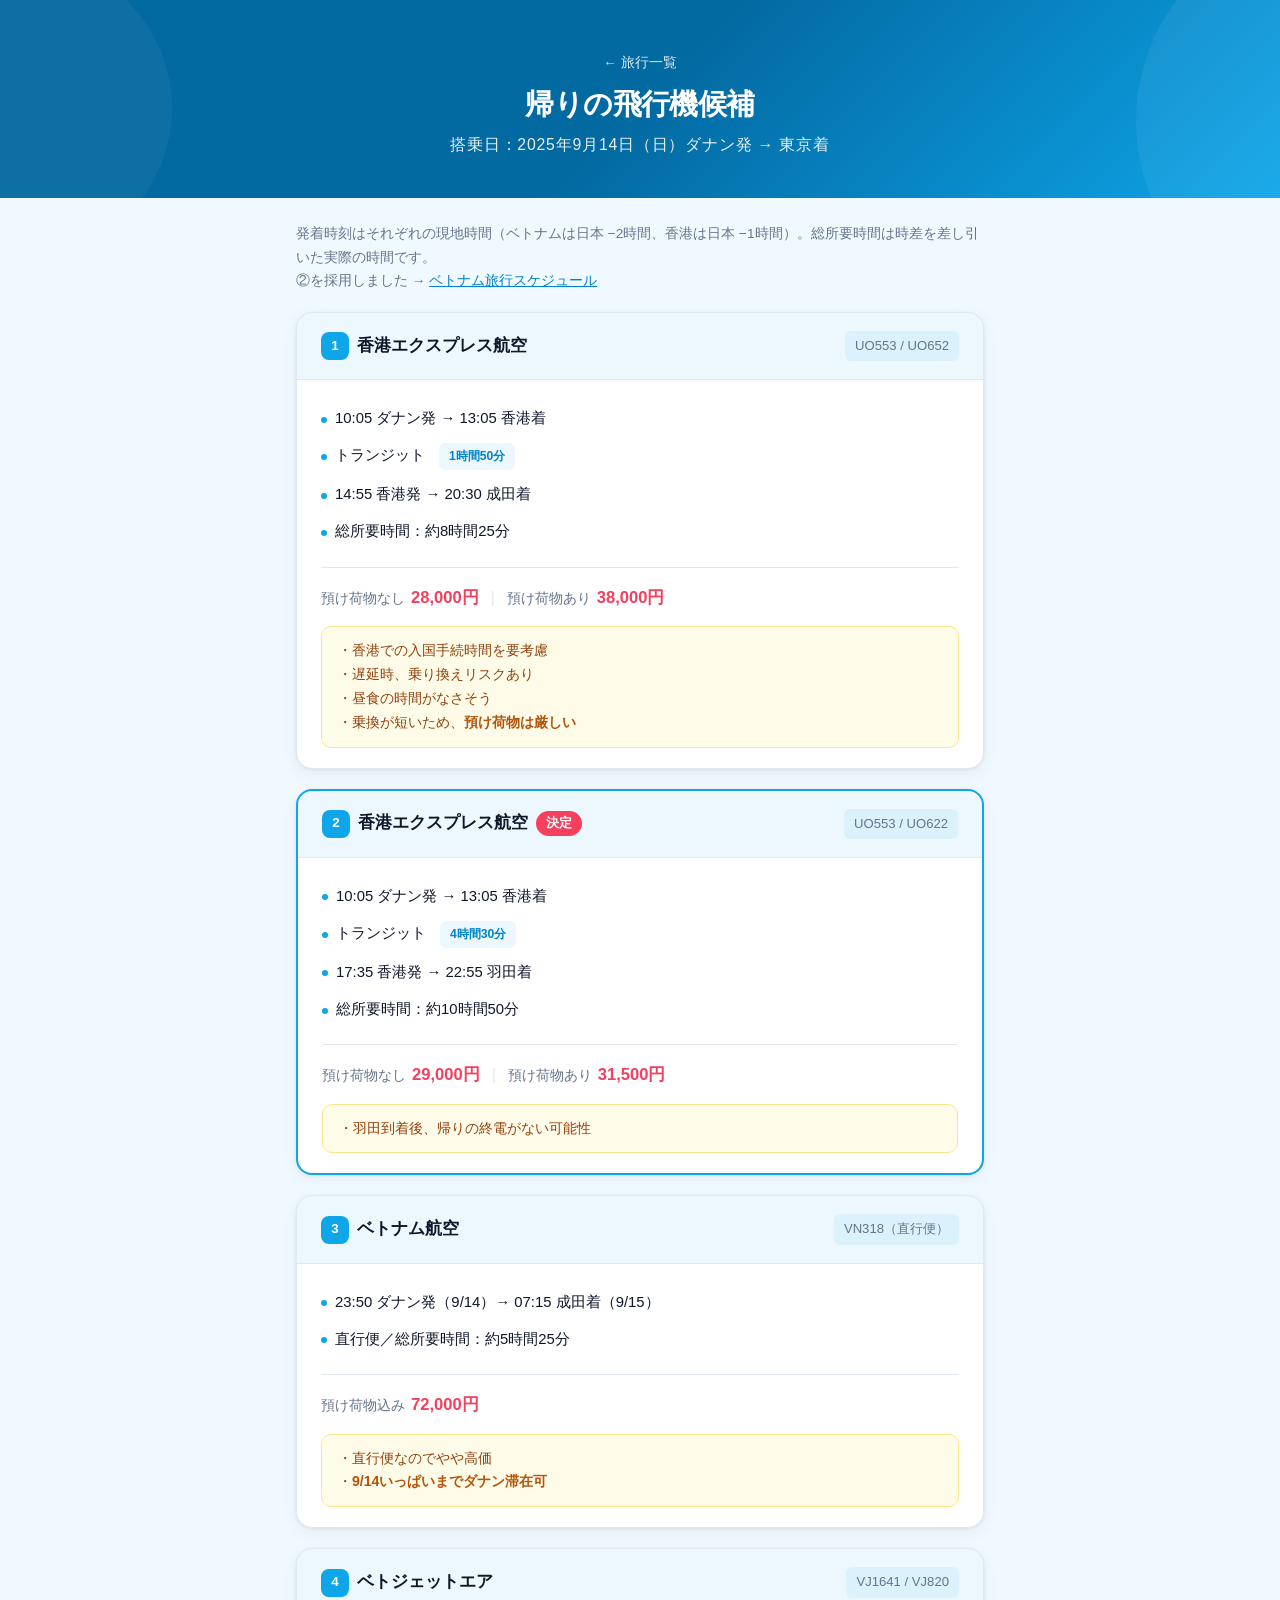
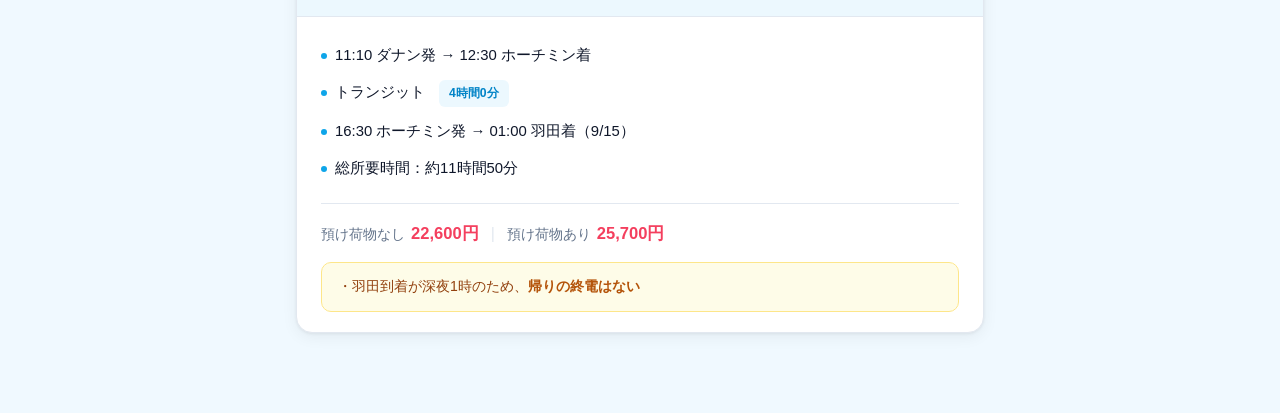
==== commit e3be89a9: "旅行ページ全体の改善（時刻の誤り修正・共通化・トップページ追加） 内容の修正 - カナダ：ホワイトホース滞在中の日本時間を修正（ユーコン準州は通年UTC-7で時差16時間） - 飛行機候補：①②④の総" ====
--- a/Plane.html
+++ b/Plane.html
@@ -1,378 +1,13 @@
 <!DOCTYPE html>
 <html lang="ja">
 <head>
-  <meta charset="UTF-8">
-  <meta name="viewport" content="width=device-width, initial-scale=1">
-  <title>帰りの飛行機候補（2025年9月14日版）</title>
-  <link rel="preconnect" href="https://fonts.googleapis.com">
-  <link rel="preconnect" href="https://fonts.gstatic.com" crossorigin>
-  <link href="https://fonts.googleapis.com/css2?family=Inter:wght@400;500;600;700;800&family=Noto+Sans+JP:wght@400;500;600;700;800&display=swap" rel="stylesheet">
-  <style>
-    :root {
-      --primary: #0ea5e9;
-      --primary-dark: #0284c7;
-      --accent: #f43f5e;
-      --bg: #f0f9ff;
-      --card-bg: #ffffff;
-      --text: #0f172a;
-      --text-muted: #64748b;
-      --border: #e2e8f0;
-      --gradient-start: #0369a1;
-      --gradient-end: #0ea5e9;
-      --shadow: 0 1px 3px rgba(0,0,0,0.06), 0 4px 16px rgba(0,0,0,0.06);
-      --shadow-hover: 0 4px 24px rgba(14,165,233,0.14);
-      --radius: 16px;
-    }
-
-    * { margin: 0; padding: 0; box-sizing: border-box; }
-
-    body {
-      font-family: "Inter", "Noto Sans JP", sans-serif;
-      background: var(--bg);
-      color: var(--text);
-      line-height: 1.7;
-      min-height: 100vh;
-    }
-
-    .hero {
-      background: linear-gradient(135deg, var(--gradient-start) 0%, var(--gradient-end) 100%);
-      padding: 44px 20px 36px;
-      text-align: center;
-      color: #fff;
-      position: relative;
-      overflow: hidden;
-    }
-
-    .hero::before {
-      content: '';
-      position: absolute;
-      top: -35%;
-      right: -18%;
-      width: 360px;
-      height: 360px;
-      background: rgba(255,255,255,0.06);
-      border-radius: 50%;
-    }
-
-    .hero::after {
-      content: '';
-      position: absolute;
-      bottom: -28%;
-      left: -8%;
-      width: 260px;
-      height: 260px;
-      background: rgba(255,255,255,0.04);
-      border-radius: 50%;
-    }
-
-    .hero h1 {
-      font-size: 1.7em;
-      font-weight: 800;
-      letter-spacing: -0.02em;
-      position: relative;
-      z-index: 1;
-    }
-
-    .hero .date-label {
-      position: relative;
-      z-index: 1;
-      margin-top: 10px;
-      font-size: 0.95em;
-      font-weight: 500;
-      opacity: 0.9;
-    }
-
-    .container {
-      max-width: 720px;
-      margin: 0 auto;
-      padding: 24px 16px 60px;
-    }
-
-    .flight-card {
-      background: var(--card-bg);
-      border-radius: var(--radius);
-      box-shadow: var(--shadow);
-      padding: 0;
-      margin-bottom: 20px;
-      transition: box-shadow 0.25s ease, transform 0.25s ease;
-      border: 1px solid var(--border);
-      overflow: hidden;
-    }
-
-    .flight-card:hover {
-      box-shadow: var(--shadow-hover);
-      transform: translateY(-2px);
-    }
-
-    .card-header {
-      display: flex;
-      align-items: center;
-      justify-content: space-between;
-      padding: 18px 24px;
-      background: linear-gradient(135deg, rgba(14,165,233,0.06) 0%, rgba(14,165,233,0.02) 100%);
-      border-bottom: 1px solid var(--border);
-    }
-
-    .card-header h2 {
-      font-size: 1.05em;
-      font-weight: 700;
-      color: var(--text);
-      display: flex;
-      align-items: center;
-      gap: 8px;
-    }
-
-    .card-number {
-      display: inline-flex;
-      align-items: center;
-      justify-content: center;
-      width: 28px;
-      height: 28px;
-      background: var(--primary);
-      color: #fff;
-      font-size: 0.8em;
-      font-weight: 700;
-      border-radius: 8px;
-      flex-shrink: 0;
-    }
-
-    .flight-code {
-      font-size: 0.82em;
-      font-weight: 500;
-      color: var(--text-muted);
-      background: rgba(14,165,233,0.08);
-      padding: 4px 10px;
-      border-radius: 6px;
-    }
-
-    .card-body {
-      padding: 20px 24px;
-    }
-
-    .route-list {
-      list-style: none;
-      margin-bottom: 16px;
-    }
-
-    .route-list li {
-      display: flex;
-      align-items: center;
-      gap: 8px;
-      padding: 6px 0;
-      font-size: 0.93em;
-      color: var(--text);
-    }
-
-    .route-list li::before {
-      content: '';
-      width: 6px;
-      height: 6px;
-      border-radius: 50%;
-      background: var(--primary);
-      flex-shrink: 0;
-    }
-
-    .route-list li strong {
-      color: var(--primary-dark);
-    }
-
-    .transit-badge {
-      display: inline-block;
-      font-size: 0.82em;
-      font-weight: 600;
-      color: var(--primary-dark);
-      background: rgba(14,165,233,0.08);
-      padding: 3px 10px;
-      border-radius: 6px;
-      margin-left: 14px;
-    }
-
-    .price-row {
-      display: flex;
-      flex-wrap: wrap;
-      gap: 12px;
-      margin-top: 16px;
-      padding-top: 16px;
-      border-top: 1px solid var(--border);
-    }
-
-    .price-item {
-      display: flex;
-      align-items: baseline;
-      gap: 6px;
-      font-size: 0.9em;
-    }
-
-    .price-label {
-      color: var(--text-muted);
-      font-weight: 500;
-    }
-
-    .price-value {
-      font-weight: 800;
-      font-size: 1.15em;
-      color: var(--accent);
-      font-variant-numeric: tabular-nums;
-    }
-
-    .price-divider {
-      color: var(--border);
-      font-weight: 300;
-    }
-
-    .note-box {
-      margin-top: 14px;
-      padding: 12px 16px;
-      background: #fefce8;
-      border: 1px solid #fde68a;
-      border-radius: 10px;
-      font-size: 0.88em;
-      color: #92400e;
-      line-height: 1.7;
-    }
-
-    .note-box b {
-      color: #b45309;
-    }
-
-    @media screen and (max-width: 600px) {
-      .hero { padding: 36px 16px 28px; }
-      .hero h1 { font-size: 1.3em; }
-      .container { padding: 16px 12px 40px; }
-      .card-header { flex-direction: column; align-items: flex-start; gap: 8px; padding: 16px 16px; }
-      .card-body { padding: 16px; }
-      .price-row { flex-direction: column; gap: 6px; }
-    }
-  </style>
+<meta charset="UTF-8">
+<meta name="viewport" content="width=device-width, initial-scale=1">
+<title>移動しました</title>
+<meta http-equiv="refresh" content="0; url=vietnam-flights.html">
+<link rel="canonical" href="vietnam-flights.html">
 </head>
 <body>
-
-<div class="hero">
-  <h1>帰りの飛行機候補</h1>
-  <div class="date-label">フライト選択日：2025年9月14日</div>
-</div>
-
-<div class="container">
-
-  <div class="flight-card">
-    <div class="card-header">
-      <h2><span class="card-number">1</span>香港エクスプレス航空</h2>
-      <span class="flight-code">UO553 / UO652</span>
-    </div>
-    <div class="card-body">
-      <ul class="route-list">
-        <li>10:05 ダナン発 → 13:05 香港着</li>
-        <li>トランジット <span class="transit-badge">1時間50分</span></li>
-        <li>14:55 香港発 → 20:30 成田着</li>
-        <li>総所要時間：約10時間25分</li>
-      </ul>
-      <div class="price-row">
-        <div class="price-item">
-          <span class="price-label">預け荷物なし</span>
-          <span class="price-value">28,000円</span>
-        </div>
-        <span class="price-divider">|</span>
-        <div class="price-item">
-          <span class="price-label">預け荷物あり</span>
-          <span class="price-value">38,000円</span>
-        </div>
-      </div>
-      <div class="note-box">
-        ・香港での入国手続時間を要考慮<br>
-        ・遅延時、乗り換えリスクあり<br>
-        ・昼食の時間がなさそう<br>
-        ・乗換が短いため、<b>預け荷物は厳しい</b>
-      </div>
-    </div>
-  </div>
-
-  <div class="flight-card">
-    <div class="card-header">
-      <h2><span class="card-number">2</span>香港エクスプレス航空</h2>
-      <span class="flight-code">UO553 / UO622</span>
-    </div>
-    <div class="card-body">
-      <ul class="route-list">
-        <li>10:05 ダナン発 → 13:05 香港着</li>
-        <li>トランジット <span class="transit-badge">4時間30分</span></li>
-        <li>17:35 香港発 → 22:55 羽田着</li>
-        <li>総所要時間：約13時間50分</li>
-      </ul>
-      <div class="price-row">
-        <div class="price-item">
-          <span class="price-label">預け荷物なし</span>
-          <span class="price-value">29,000円</span>
-        </div>
-        <span class="price-divider">|</span>
-        <div class="price-item">
-          <span class="price-label">預け荷物あり</span>
-          <span class="price-value">31,500円</span>
-        </div>
-      </div>
-      <div class="note-box">
-        ・羽田到着後、帰りの終電がない可能性
-      </div>
-    </div>
-  </div>
-
-  <div class="flight-card">
-    <div class="card-header">
-      <h2><span class="card-number">3</span>ベトナム航空</h2>
-      <span class="flight-code">VN318（直行便）</span>
-    </div>
-    <div class="card-body">
-      <ul class="route-list">
-        <li>23:50 ダナン発（9/14）→ 07:15 成田着（9/15）</li>
-        <li>直行便／所要：約5時間25分（＋時差）</li>
-      </ul>
-      <div class="price-row">
-        <div class="price-item">
-          <span class="price-label">預け荷物なし</span>
-          <span class="price-value">72,000円</span>
-        </div>
-        <span class="price-divider">|</span>
-        <div class="price-item">
-          <span class="price-label">預け荷物あり</span>
-          <span class="price-value">72,000円</span>
-        </div>
-      </div>
-      <div class="note-box">
-        ・直行便なのでやや高価<br>
-        ・<b>9/14いっぱいまでダナン滞在可</b>
-      </div>
-    </div>
-  </div>
-
-  <div class="flight-card">
-    <div class="card-header">
-      <h2><span class="card-number">4</span>ベトジェットエア</h2>
-      <span class="flight-code">VJ1641 / VJ820</span>
-    </div>
-    <div class="card-body">
-      <ul class="route-list">
-        <li>11:10 ダナン発 → 12:30 ホーチミン着</li>
-        <li>トランジット <span class="transit-badge">4時間0分</span></li>
-        <li>16:30 ホーチミン発 → 01:00 羽田着（翌日）</li>
-        <li>総所要時間：約13時間50分</li>
-      </ul>
-      <div class="price-row">
-        <div class="price-item">
-          <span class="price-label">預け荷物なし</span>
-          <span class="price-value">22,600円</span>
-        </div>
-        <span class="price-divider">|</span>
-        <div class="price-item">
-          <span class="price-label">預け荷物あり</span>
-          <span class="price-value">25,700円</span>
-        </div>
-      </div>
-      <div class="note-box">
-        ・羽田到着が深夜1時のため、<b>帰りの終電はない</b>
-      </div>
-    </div>
-  </div>
-
-</div>
-
+<p>このページは <a href="vietnam-flights.html">帰りの飛行機候補</a> に移動しました。</p>
 </body>
 </html>
